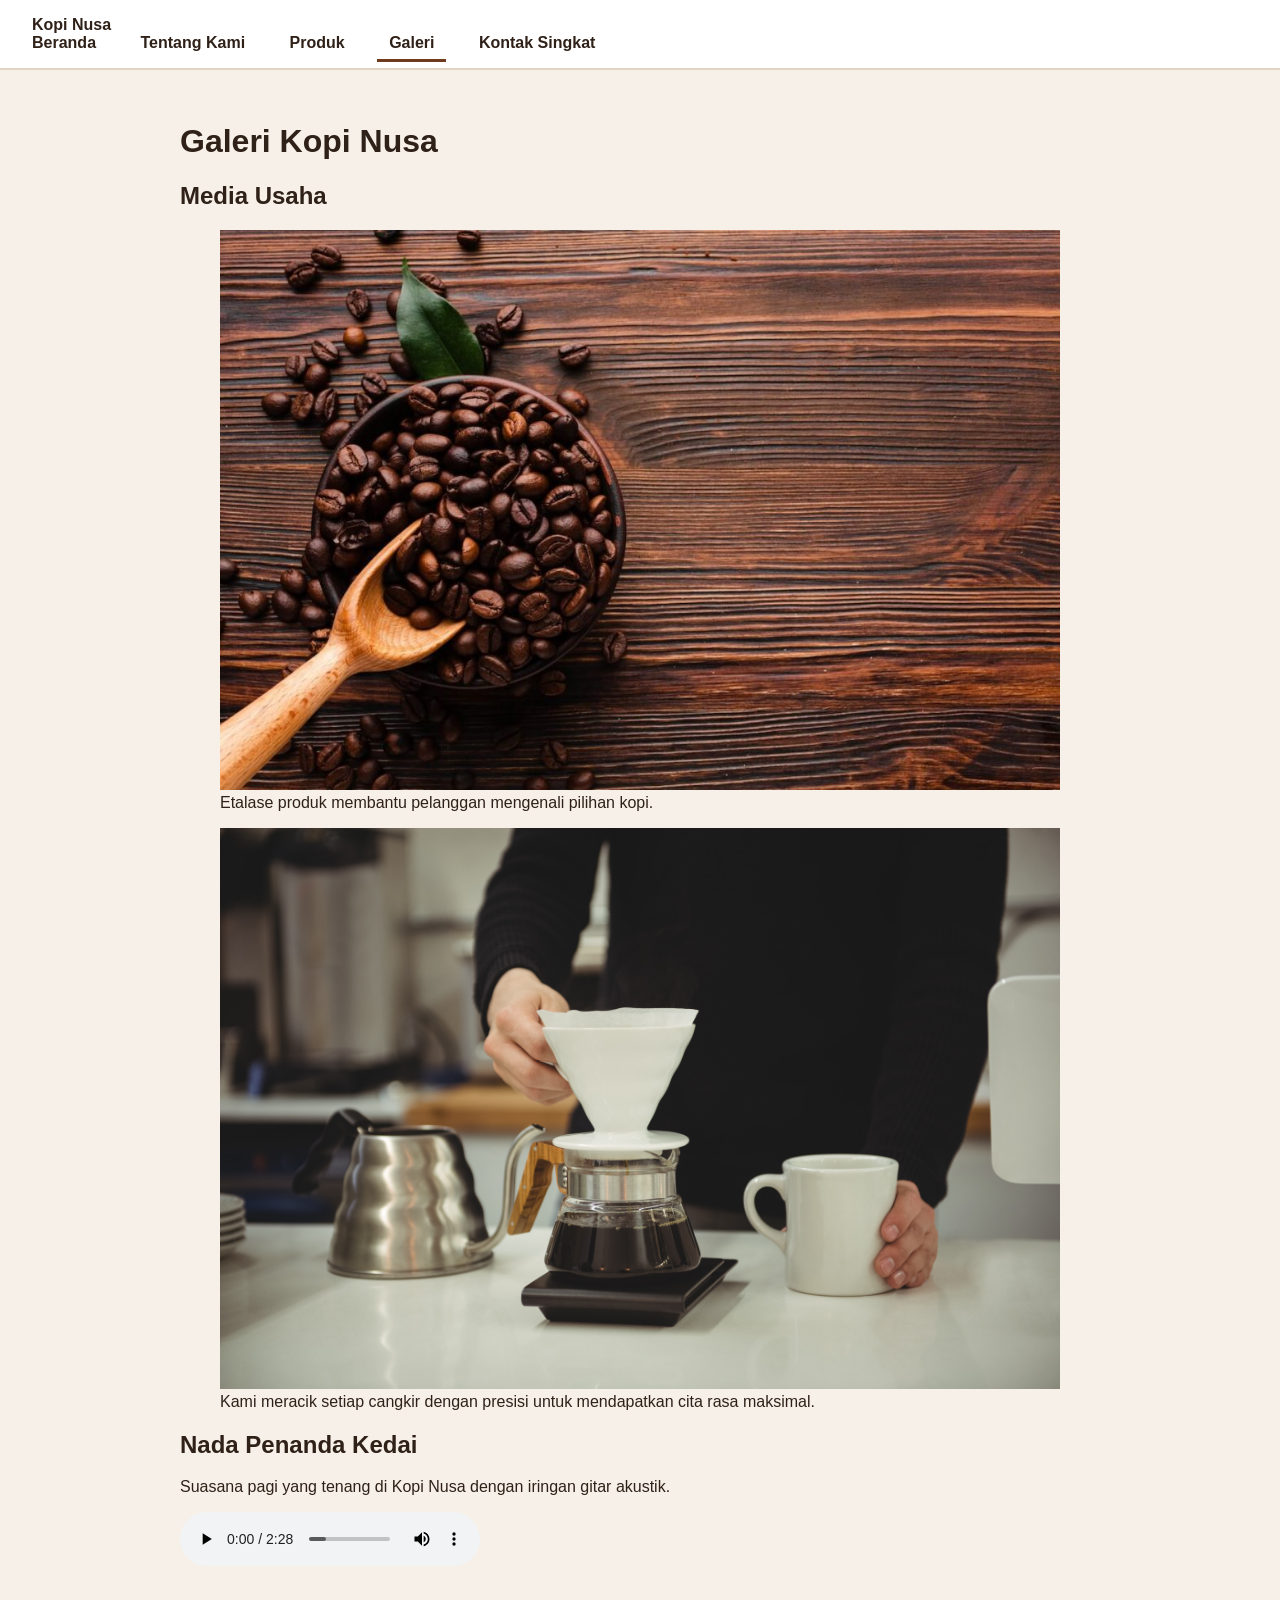
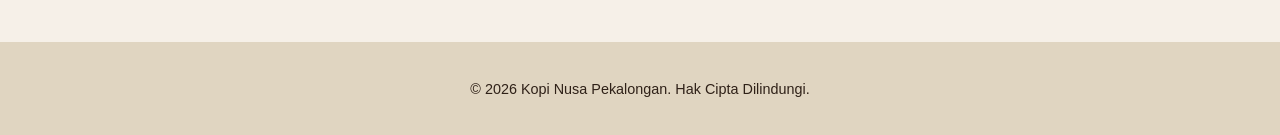
==== galeri.html @ 34a23250 "feat: perbarui gambar produk dan selesaikan seluruh modul P03" ====
<!doctype html>
<html lang="id">
  <head>
    <meta charset="utf-8" />
    <meta name="viewport" content="width=device-width, initial-scale=1" />
    <title>Galeri Kopi Nusa - Website UMKM</title>
    <link rel="stylesheet" href="css/style.css" />
  </head>
  <body>
    <a class="skip-link" href="#konten">Lewati ke konten utama</a>
    <header class="site-header">
      <nav class="nav" aria-label="Navigasi utama">
        <a class="brand" href="index.html">Kopi Nusa</a>
        <ul>
          <li><a href="index.html">Beranda</a></li>
          <li><a href="tentang.html">Tentang Kami</a></li>
          <li><a href="produk.html">Produk</a></li>
          <li><a href="galeri.html" aria-current="page" class="active">Galeri</a></li>
          <li><a href="#kontak">Kontak Singkat</a></li>
        </ul>
      </nav>
    </header>
    <main id="konten" class="page">
      <h1>Galeri Kopi Nusa</h1>
      <section aria-labelledby="media-title">
        <h2 id="media-title">Media Usaha</h2>
        <div class="gallery-list">
          <figure class="media-card">
            <img src="assets/images/biji-kopi.jpg" alt="Etalase Kopi Nusa berisi kemasan kopi lokal" />
            <figcaption>Etalase produk membantu pelanggan mengenali pilihan kopi.</figcaption>
          </figure>
          <figure class="media-card">
            <img src="assets/images/man-holding-filter-funnel-coffee-mug.jpg" alt="Barista sedang menyiapkan alat seduh manual V60" />
            <figcaption>Kami meracik setiap cangkir dengan presisi untuk mendapatkan cita rasa maksimal.</figcaption>
          </figure>
        </div>
      </section>

      <section aria-labelledby="audio-title">
        <h2 id="audio-title">Nada Penanda Kedai</h2>
        <p id="audio-note">Suasana pagi yang tenang di Kopi Nusa dengan iringan gitar akustik.</p>
        <audio controls aria-describedby="audio-note" src="assets/audio/alex-morgan-acoustic-guitar-sunrise-travel-573651.mp3">
          Browser Anda tidak mendukung pemutar audio.
        </audio>
      </section>
    </main>
    <footer class="site-footer">
      <p>&copy; 2026 Kopi Nusa Pekalongan. Hak Cipta Dilindungi.</p>
    </footer>
  </body>
</html>
---- css/style.css ----
body {
  margin: 0;
  color: #2f2118;
  background: #f6f0e8;
  font-family: Arial, sans-serif;
}

.skip-link {
  position: absolute;
  top: -40px;
  left: 0;
  background: #6f3b1f;
  color: white;
  padding: 8px;
  z-index: 100;
  text-decoration: none;
  font-weight: bold;
}

.skip-link:focus {
  top: 0;
}

header {
  background-color: white;
  padding: 16px 20px;
  border-bottom: 2px solid #e0d5c1;
}

nav ul {
  list-style: none;
  padding: 0;
  margin: 0;
}

nav li {
  display: inline-block;
  margin-right: 16px;
}

nav a {
  text-decoration: none;
  color: #2f2118;
  font-weight: bold;
  padding: 8px 12px;
}

nav a:focus, nav a:hover {
  background-color: #ffd166;
  border-radius: 8px;
}

nav a.active {
  border-bottom: 3px solid #6f3b1f;
}

.page {
  max-width: 920px;
  margin: 0 auto;
  padding: 32px 20px;
}

.hero {
  padding: 36px;
  color: white;
  background: #6f3b1f;
  border-radius: 24px;
  margin-bottom: 32px;
}

.hero-image {
  max-width: 100%;
  height: auto;
  margin-bottom: 16px;
  border-radius: 12px;
}

.eyebrow {
  margin: 0 0 8px;
  letter-spacing: 0.14em;
  text-transform: uppercase;
}

.products {
  padding-left: 1.2rem;
  margin-bottom: 40px;
}

button {
  padding: 12px 18px;
  color: #2f2118;
  font-weight: 700;
  cursor: pointer;
  background: #ffd166;
  border: 0;
  border-radius: 999px;
}

button:hover {
  background: #ffb703;
}

.promo-text {
  display: none;
  margin-top: 20px;
  padding: 16px 20px;
  background-color: #ffd166;
  color: #2f2118;
  border-radius: 12px;
  font-weight: bold;
}

.info-container {
  margin-top: 16px;
}

.info-card {
  background-color: white;
  padding: 24px;
  border-radius: 16px;
  margin-bottom: 20px;
  box-shadow: 0 4px 10px rgba(0, 0, 0, 0.05);
}

.info-card h3 {
  margin-top: 0;
  color: #6f3b1f;
}

.info-card p {
  line-height: 1.5;
  margin-bottom: 8px;
}

footer {
  text-align: center;
  padding: 24px;
  margin-top: 40px;
  background-color: #e0d5c1;
  font-size: 0.9em;
}


.media-card img {
  max-width: 100%;
  height: auto;
}
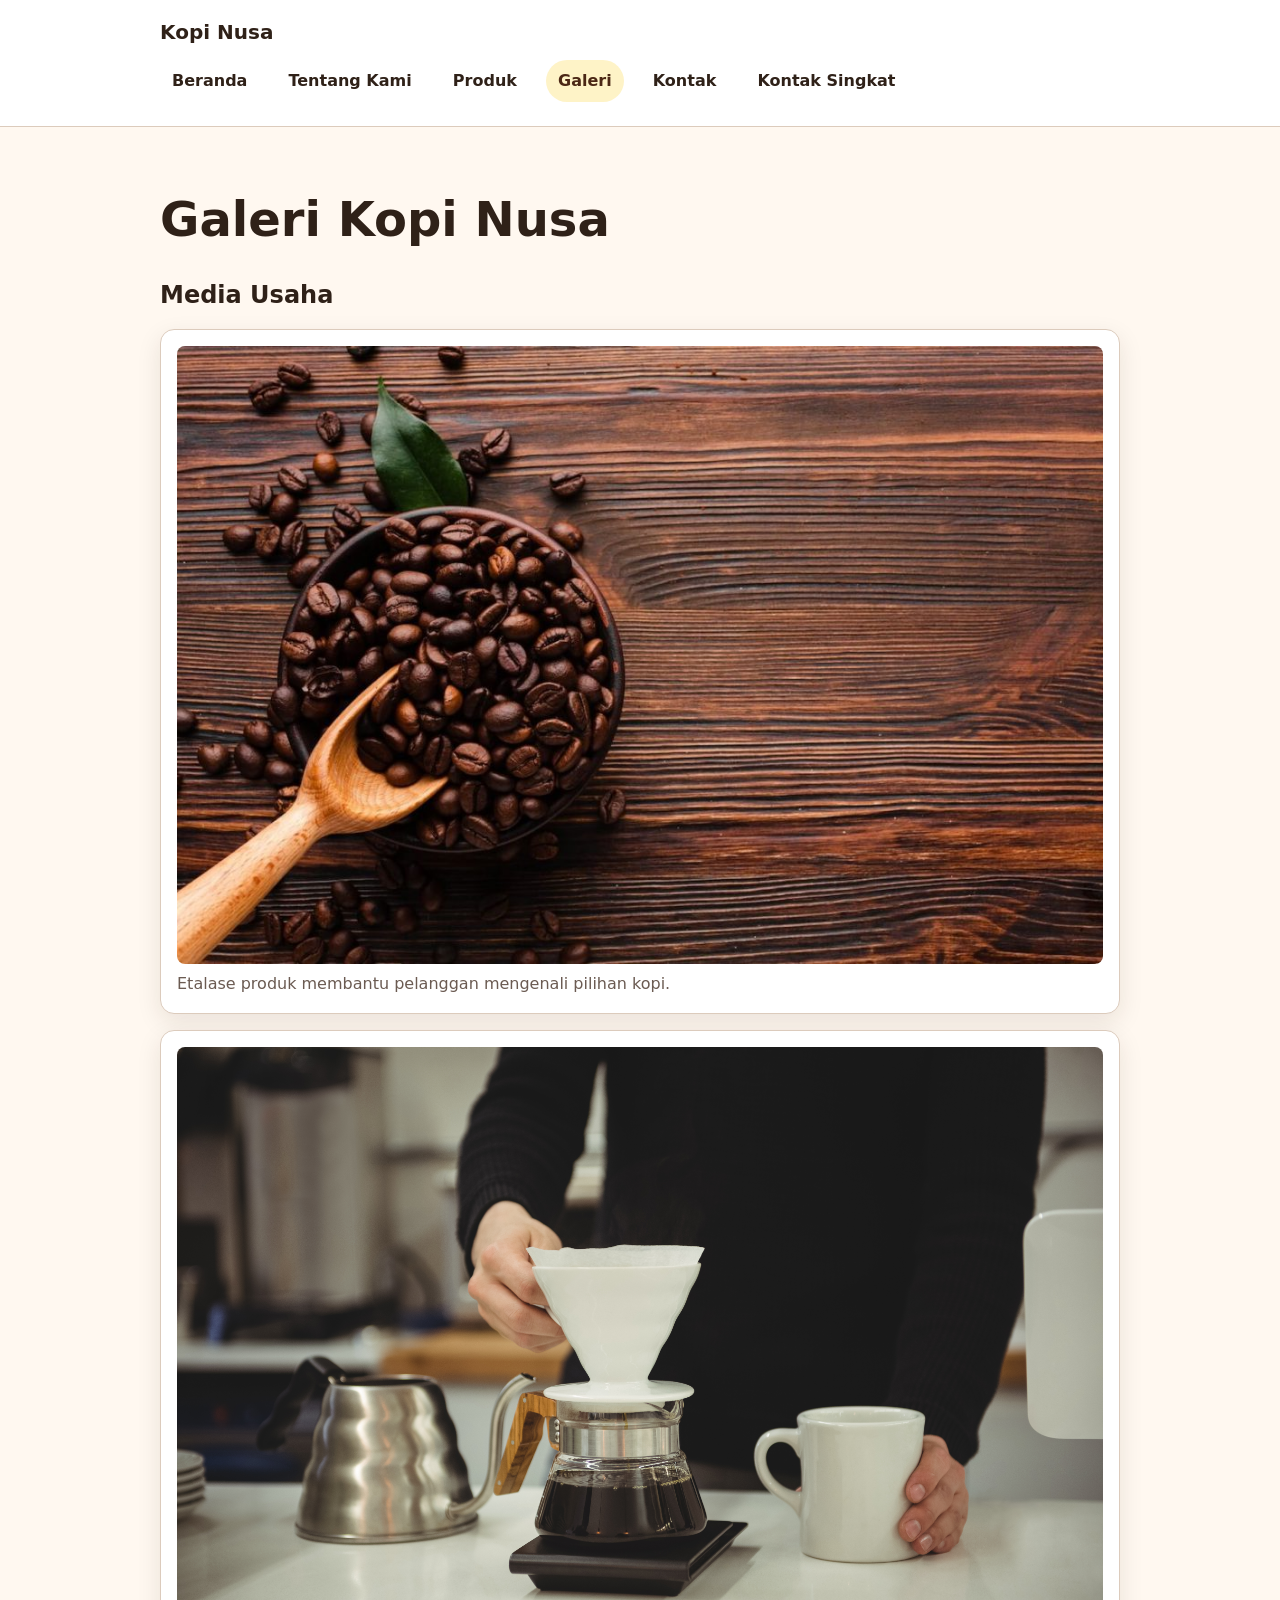
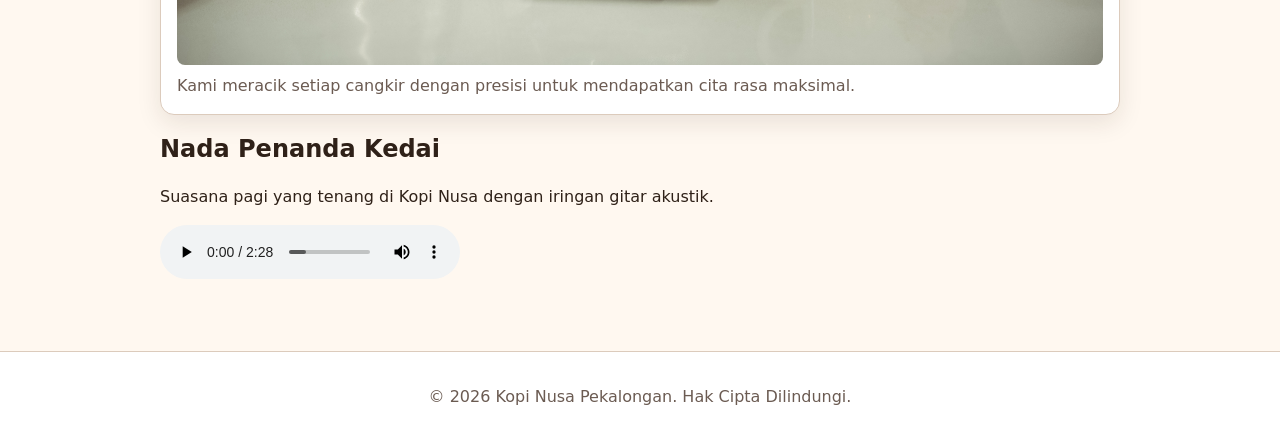
==== commit d68eab85: "feat: bangun fondasi css, design token, dan selaraskan navigasi P05" ====
--- a/galeri.html
+++ b/galeri.html
@@ -16,6 +16,7 @@
           <li><a href="tentang.html">Tentang Kami</a></li>
           <li><a href="produk.html">Produk</a></li>
           <li><a href="galeri.html" aria-current="page" class="active">Galeri</a></li>
+          <li><a href="kontak.html">Kontak</a></li>
           <li><a href="#kontak">Kontak Singkat</a></li>
         </ul>
       </nav>
--- a/css/style.css
+++ b/css/style.css
@@ -1,147 +1,373 @@
+:root {
+  --color-primary: #6f3b1f;
+  --color-primary-strong: #4b2715;
+  --color-text: #2f2118;
+  --color-muted: #6b5b52;
+  --color-surface: #ffffff;
+  --color-surface-soft: #fff8f0;
+  --color-border: #dccbbc;
+  --color-focus: #1d4ed8;
+
+  --color-accent: #ffd166;
+  --color-accent-strong: #ffb703;
+  --color-accent-soft: #fef3c7;
+  --color-on-accent: #2f2118;
+
+  --space-1: 0.5rem;
+  --space-2: 0.75rem;
+  --space-3: 1rem;
+  --space-4: 1.5rem;
+  --space-5: 2rem;
+
+  --radius-sm: 0.5rem;
+  --radius-md: 0.875rem;
+  --radius-lg: 1.5rem;
+  --radius-pill: 999px;
+  --shadow-card: 0 0.5rem 1.5rem rgb(47 33 24 / 0.1);
+}
+
+*,
+*::before,
+*::after {
+  box-sizing: border-box;
+}
+
+html {
+  color-scheme: light;
+}
+
 body {
   margin: 0;
-  color: #2f2118;
-  background: #f6f0e8;
-  font-family: Arial, sans-serif;
+  color: var(--color-text);
+  background: var(--color-surface-soft);
+  font-family: system-ui, -apple-system, BlinkMacSystemFont, "Segoe UI", sans-serif;
+  font-size: 1rem;
+  line-height: 1.6;
+}
+
+img {
+  max-width: 100%;
+  height: auto;
+}
+
+a {
+  color: var(--color-primary);
+}
+
+a:hover {
+  color: var(--color-primary-strong);
+}
+
+audio {
+  max-width: 100%;
+}
+
+:focus-visible {
+  outline: 3px solid var(--color-focus);
+  outline-offset: 3px;
+}
+
+.hero :focus-visible {
+  outline-color: var(--color-accent);
 }
 
 .skip-link {
   position: absolute;
-  top: -40px;
-  left: 0;
-  background: #6f3b1f;
-  color: white;
-  padding: 8px;
+  top: -5rem;
+  left: var(--space-3);
   z-index: 100;
+  padding: var(--space-2) var(--space-3);
+  color: var(--color-surface);
+  font-weight: 700;
   text-decoration: none;
-  font-weight: bold;
+  background: var(--color-text);
 }
 
 .skip-link:focus {
-  top: 0;
-}
-
-header {
-  background-color: white;
-  padding: 16px 20px;
-  border-bottom: 2px solid #e0d5c1;
-}
-
-nav ul {
-  list-style: none;
+  top: var(--space-3);
+}
+
+.site-header,
+footer {
+  padding: var(--space-3) var(--space-4);
+  background: var(--color-surface);
+  border-bottom: 1px solid var(--color-border);
+}
+
+footer {
+  margin-top: var(--space-5);
+  color: var(--color-muted);
+  text-align: center;
+  border-top: 1px solid var(--color-border);
+  border-bottom: 0;
+}
+
+footer p {
+  margin-inline: auto;
+}
+
+.nav,
+.page {
+  width: min(100% - 2rem, 60rem);
+  margin-inline: auto;
+}
+
+.page {
+  padding-block: var(--space-5);
+}
+
+.brand {
+  display: inline-block;
+  margin-bottom: var(--space-2);
+  color: var(--color-text);
+  font-size: 1.25rem;
+  font-weight: 800;
+  text-decoration: none;
+}
+
+.nav ul {
   padding: 0;
   margin: 0;
-}
-
-nav li {
+  list-style: none;
+}
+
+.nav li {
   display: inline-block;
-  margin-right: 16px;
-}
-
-nav a {
+  margin: 0 var(--space-2) var(--space-1) 0;
+}
+
+.nav ul a {
+  display: inline-block;
+  padding: var(--space-1) var(--space-2);
+  color: var(--color-text);
+  font-weight: 700;
   text-decoration: none;
-  color: #2f2118;
-  font-weight: bold;
-  padding: 8px 12px;
-}
-
-nav a:focus, nav a:hover {
-  background-color: #ffd166;
-  border-radius: 8px;
-}
-
-nav a.active {
-  border-bottom: 3px solid #6f3b1f;
-}
-
-.page {
-  max-width: 920px;
-  margin: 0 auto;
-  padding: 32px 20px;
+  border-radius: var(--radius-sm);
+}
+
+.nav ul a:hover {
+  color: var(--color-primary-strong);
+  background: var(--color-surface-soft);
+}
+
+.nav a[aria-current="page"] {
+  color: var(--color-primary-strong);
+  background: var(--color-accent-soft);
+  border-radius: var(--radius-pill);
+}
+
+h1,
+h2,
+h3 {
+  line-height: 1.2;
+  text-wrap: balance;
+}
+
+h1 {
+  font-size: clamp(2rem, 6vw, 3rem);
+}
+
+h2 {
+  font-size: 1.5rem;
+}
+
+h3 {
+  font-size: 1.25rem;
+}
+
+p,
+li {
+  max-width: 68ch;
+}
+
+.eyebrow {
+  margin: 0 0 var(--space-1);
+  color: var(--color-primary);
+  font-weight: 800;
+  letter-spacing: 0.08em;
+  text-transform: uppercase;
 }
 
 .hero {
-  padding: 36px;
-  color: white;
-  background: #6f3b1f;
-  border-radius: 24px;
-  margin-bottom: 32px;
+  margin-bottom: var(--space-5);
+  padding: var(--space-5);
+  color: var(--color-surface);
+  background: var(--color-primary);
+  border-radius: var(--radius-lg);
+}
+
+.hero .eyebrow {
+  color: var(--color-accent);
 }
 
 .hero-image {
-  max-width: 100%;
-  height: auto;
-  margin-bottom: 16px;
-  border-radius: 12px;
-}
-
-.eyebrow {
-  margin: 0 0 8px;
-  letter-spacing: 0.14em;
-  text-transform: uppercase;
+  margin-bottom: var(--space-3);
+  border-radius: var(--radius-sm);
+}
+
+button {
+  display: inline-block;
+  padding: var(--space-2) var(--space-3);
+  color: var(--color-surface);
+  font: inherit;
+  font-weight: 700;
+  cursor: pointer;
+  background: var(--color-primary);
+  border: 0;
+  border-radius: var(--radius-sm);
+}
+
+button:hover {
+  color: var(--color-surface);
+  background: var(--color-primary-strong);
+}
+
+.hero button {
+  color: var(--color-on-accent);
+  background: var(--color-accent);
+}
+
+.hero button:hover {
+  color: var(--color-on-accent);
+  background: var(--color-accent-strong);
+}
+
+.promo-text {
+  display: none;
+  margin-top: var(--space-4);
+  padding: var(--space-3) var(--space-4);
+  color: var(--color-on-accent);
+  font-weight: 700;
+  background: var(--color-accent);
+  border-radius: var(--radius-sm);
+}
+
+.info-card,
+.media-card,
+table,
+form {
+  margin-block: var(--space-3);
+  padding: var(--space-3);
+  background: var(--color-surface);
+  border: 1px solid var(--color-border);
+  border-radius: var(--radius-md);
+  box-shadow: var(--shadow-card);
+}
+
+.info-card {
+  padding: var(--space-4);
+  border-top: 0.4rem solid var(--color-accent);
+  border-radius: var(--radius-lg);
+}
+
+.info-card h3 {
+  margin-top: 0;
+  color: var(--color-primary);
+}
+
+.info-card p {
+  margin-bottom: var(--space-1);
 }
 
 .products {
   padding-left: 1.2rem;
-  margin-bottom: 40px;
-}
-
-button {
-  padding: 12px 18px;
-  color: #2f2118;
-  font-weight: 700;
+  margin-bottom: var(--space-5);
+}
+
+figure {
+  margin-inline: 0;
+}
+
+.media-card img {
+  border-radius: var(--radius-sm);
+}
+
+figcaption,
+caption {
+  color: var(--color-muted);
+}
+
+table {
+  width: 100%;
+  border-collapse: collapse;
+  border-radius: 0;
+}
+
+caption {
+  margin-bottom: var(--space-2);
+  font-weight: 700;
+  text-align: left;
+}
+
+th,
+td {
+  padding: var(--space-2);
+  text-align: left;
+  border: 1px solid var(--color-border);
+}
+
+th {
+  background: var(--color-surface-soft);
+}
+
+.field {
+  margin-bottom: var(--space-3);
+}
+
+.field label,
+legend {
+  display: block;
+  margin-bottom: var(--space-1);
+  font-weight: 700;
+}
+
+.field input,
+.field select,
+.field textarea {
+  width: 100%;
+  padding: var(--space-2);
+  color: inherit;
+  font: inherit;
+  background: var(--color-surface);
+  border: 1px solid var(--color-border);
+  border-radius: var(--radius-sm);
+}
+
+input[type="radio"],
+input[type="checkbox"] {
+  width: auto;
+}
+
+.field-help {
+  display: block;
+  margin-top: var(--space-1);
+  color: var(--color-muted);
+  font-size: 0.875rem;
+}
+
+fieldset {
+  margin: 0 0 var(--space-3);
+  padding: var(--space-3);
+  border: 1px solid var(--color-border);
+  border-radius: var(--radius-sm);
+}
+
+legend {
+  padding-inline: var(--space-1);
+  color: var(--color-primary);
+}
+
+fieldset label {
+  display: block;
+  margin-bottom: var(--space-1);
+  font-weight: 400;
   cursor: pointer;
-  background: #ffd166;
-  border: 0;
-  border-radius: 999px;
-}
-
-button:hover {
-  background: #ffb703;
-}
-
-.promo-text {
-  display: none;
-  margin-top: 20px;
-  padding: 16px 20px;
-  background-color: #ffd166;
-  color: #2f2118;
-  border-radius: 12px;
-  font-weight: bold;
-}
-
-.info-container {
-  margin-top: 16px;
-}
-
-.info-card {
-  background-color: white;
-  padding: 24px;
-  border-radius: 16px;
-  margin-bottom: 20px;
-  box-shadow: 0 4px 10px rgba(0, 0, 0, 0.05);
-}
-
-.info-card h3 {
-  margin-top: 0;
-  color: #6f3b1f;
-}
-
-.info-card p {
-  line-height: 1.5;
-  margin-bottom: 8px;
-}
-
-footer {
-  text-align: center;
-  padding: 24px;
-  margin-top: 40px;
-  background-color: #e0d5c1;
-  font-size: 0.9em;
-}
-
-
-.media-card img {
-  max-width: 100%;
-  height: auto;
+}
+
+#preview-form {
+  padding: var(--space-3);
+  white-space: pre-wrap;
+  background: var(--color-surface);
+  border: 1px solid var(--color-border);
+  border-radius: var(--radius-sm);
 }
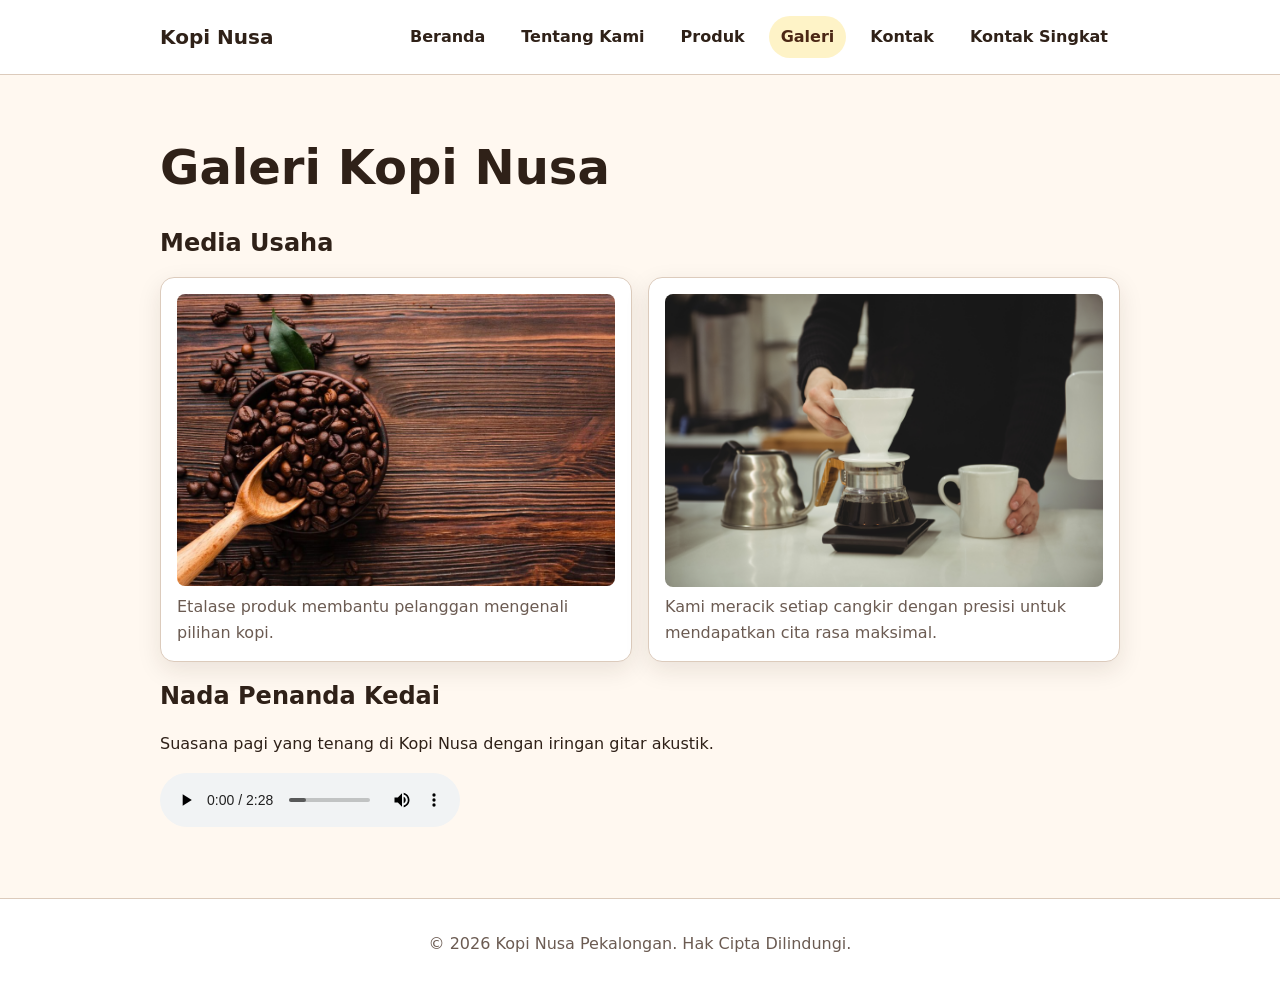
==== commit 48f63340: "feat: bangun layout flexbox dan grid P06" ====
--- a/galeri.html
+++ b/galeri.html
@@ -17,7 +17,7 @@
           <li><a href="produk.html">Produk</a></li>
           <li><a href="galeri.html" aria-current="page" class="active">Galeri</a></li>
           <li><a href="kontak.html">Kontak</a></li>
-          <li><a href="#kontak">Kontak Singkat</a></li>
+          <li><a href="index.html#kontak">Kontak Singkat</a></li>
         </ul>
       </nav>
     </header>
@@ -25,7 +25,7 @@
       <h1>Galeri Kopi Nusa</h1>
       <section aria-labelledby="media-title">
         <h2 id="media-title">Media Usaha</h2>
-        <div class="gallery-list">
+        <div class="gallery-grid">
           <figure class="media-card">
             <img src="assets/images/biji-kopi.jpg" alt="Etalase Kopi Nusa berisi kemasan kopi lokal" />
             <figcaption>Etalase produk membantu pelanggan mengenali pilihan kopi.</figcaption>
--- a/css/style.css
+++ b/css/style.css
@@ -116,9 +116,16 @@
   padding-block: var(--space-5);
 }
 
+.nav {
+  display: flex;
+  gap: var(--space-3);
+  align-items: center;
+  justify-content: space-between;
+}
+
 .brand {
   display: inline-block;
-  margin-bottom: var(--space-2);
+  margin-bottom: 0;
   color: var(--color-text);
   font-size: 1.25rem;
   font-weight: 800;
@@ -129,11 +136,14 @@
   padding: 0;
   margin: 0;
   list-style: none;
+  display: flex;
+  gap: var(--space-2);
+  flex-wrap: wrap;
 }
 
 .nav li {
   display: inline-block;
-  margin: 0 var(--space-2) var(--space-1) 0;
+  margin: 0;
 }
 
 .nav ul a {
@@ -194,6 +204,10 @@
   color: var(--color-surface);
   background: var(--color-primary);
   border-radius: var(--radius-lg);
+  display: grid;
+  grid-template-columns: 1.2fr 0.8fr;
+  gap: var(--space-4);
+  align-items: center;
 }
 
 .hero .eyebrow {
@@ -201,23 +215,27 @@
 }
 
 .hero-image {
-  margin-bottom: var(--space-3);
-  border-radius: var(--radius-sm);
-}
-
-button {
+  width: 100%;
+  margin-bottom: 0;
+  border-radius: var(--radius-md);
+}
+
+button,
+.button {
   display: inline-block;
   padding: var(--space-2) var(--space-3);
   color: var(--color-surface);
   font: inherit;
   font-weight: 700;
+  text-decoration: none;
   cursor: pointer;
   background: var(--color-primary);
   border: 0;
   border-radius: var(--radius-sm);
 }
 
-button:hover {
+button:hover,
+.button:hover {
   color: var(--color-surface);
   background: var(--color-primary-strong);
 }
@@ -244,6 +262,7 @@
 
 .info-card,
 .media-card,
+.product-card,
 table,
 form {
   margin-block: var(--space-3);
@@ -285,6 +304,60 @@
 figcaption,
 caption {
   color: var(--color-muted);
+}
+
+.product-grid,
+.gallery-grid {
+  display: grid;
+  grid-template-columns: repeat(3, minmax(0, 1fr));
+  gap: var(--space-3);
+}
+
+.gallery-grid {
+  grid-template-columns: repeat(2, minmax(0, 1fr));
+}
+
+.product-card {
+  position: relative;
+  display: flex;
+  flex-direction: column;
+  gap: var(--space-2);
+  padding-top: calc(var(--space-5) + var(--space-2));
+}
+
+.product-card h3,
+.product-card p {
+  margin-block: 0;
+}
+
+.product-grid .product-card,
+.gallery-grid .media-card {
+  margin-block: 0;
+}
+
+.product-badge {
+  position: absolute;
+  inset-block-start: var(--space-2);
+  inset-inline-end: var(--space-2);
+  padding: 0.25rem var(--space-2);
+  color: var(--color-primary-strong);
+  font-size: 0.875rem;
+  font-weight: 800;
+  background: var(--color-accent-soft);
+  border-radius: var(--radius-pill);
+}
+
+.price {
+  font-weight: 700;
+  color: var(--color-primary);
+}
+
+.card-actions {
+  display: flex;
+  gap: var(--space-2);
+  align-items: center;
+  flex-wrap: wrap;
+  margin-top: auto;
 }
 
 table {
@@ -370,4 +443,44 @@
   background: var(--color-surface);
   border: 1px solid var(--color-border);
   border-radius: var(--radius-sm);
+}
+
+.form-grid {
+  display: grid;
+  grid-template-columns: repeat(2, minmax(0, 1fr));
+  gap: var(--space-3);
+}
+
+.form-grid .field,
+.form-grid fieldset {
+  margin: 0;
+}
+
+.form-grid fieldset {
+  min-width: 0;
+}
+
+.field-wide {
+  grid-column: 1 / -1;
+}
+
+.option-list {
+  display: flex;
+  flex-wrap: wrap;
+  gap: var(--space-1) var(--space-3);
+}
+
+.option-list label {
+  margin-bottom: 0;
+}
+
+.form-actions {
+  display: flex;
+  flex-wrap: wrap;
+  align-items: center;
+  gap: var(--space-3);
+}
+
+.form-actions .field-help {
+  margin: 0;
 }
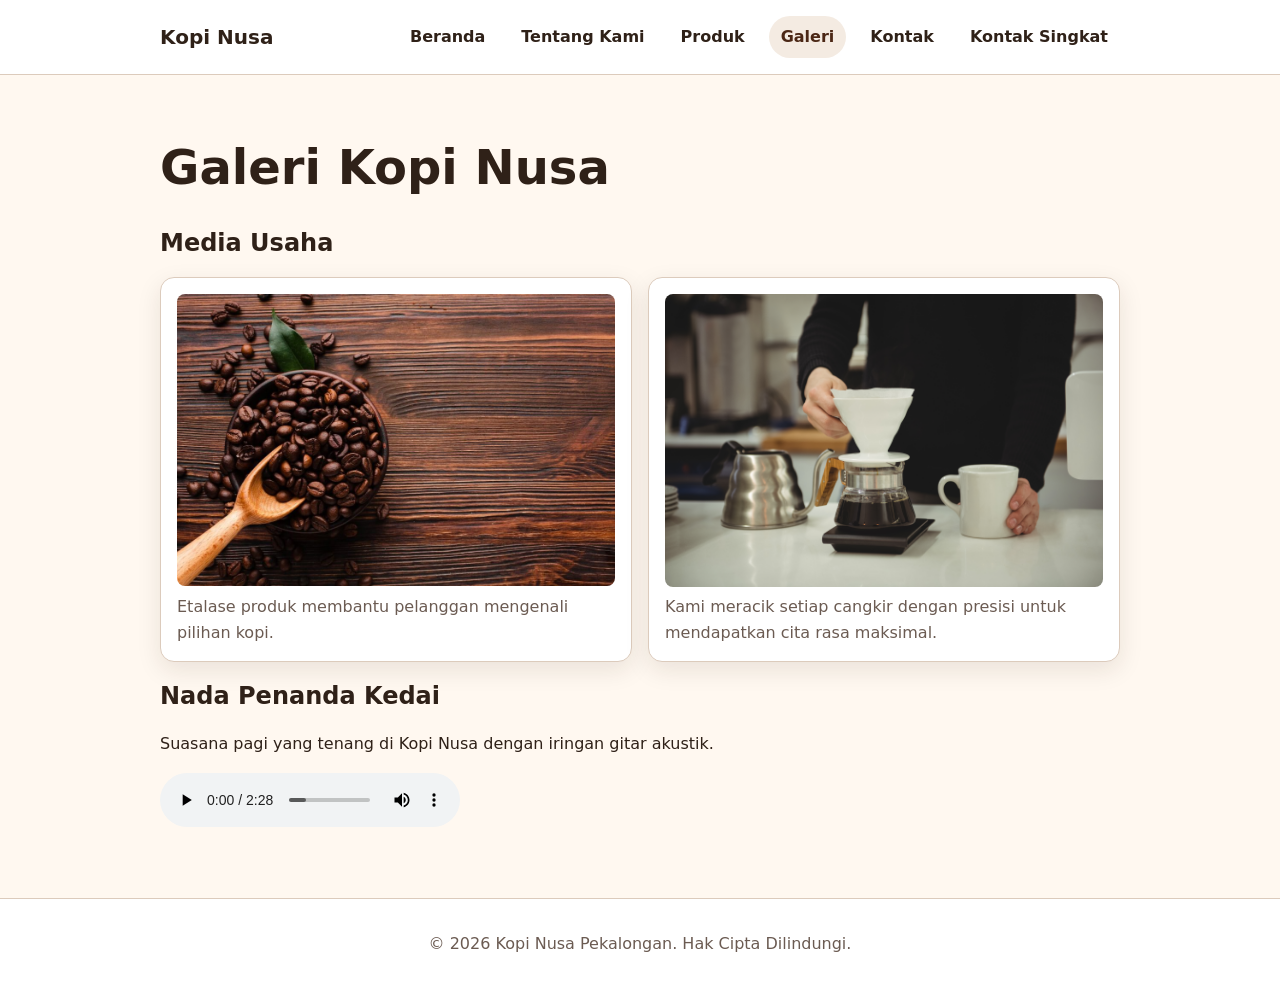
==== commit 2dc5b924: "feat: p08 terapkan hamburger menu responsive dan validasi UTS" ====
--- a/galeri.html
+++ b/galeri.html
@@ -11,7 +11,12 @@
     <header class="site-header">
       <nav class="nav" aria-label="Navigasi utama">
         <a class="brand" href="index.html">Kopi Nusa</a>
-        <ul>
+        <input type="checkbox" id="nav-toggle" class="nav-toggle-input" aria-controls="menu-utama" />
+        <label for="nav-toggle" class="nav-toggle-label">
+          <span class="nav-toggle-icon" aria-hidden="true"></span>
+          <span>Menu</span>
+        </label>
+        <ul id="menu-utama" class="nav-links">
           <li><a href="index.html">Beranda</a></li>
           <li><a href="tentang.html">Tentang Kami</a></li>
           <li><a href="produk.html">Produk</a></li>
@@ -27,11 +32,11 @@
         <h2 id="media-title">Media Usaha</h2>
         <div class="gallery-grid">
           <figure class="media-card">
-            <img src="assets/images/biji-kopi.jpg" alt="Etalase Kopi Nusa berisi kemasan kopi lokal" />
+            <img src="assets/images/biji-kopi.jpg" width="1024" height="683" loading="lazy" alt="Etalase Kopi Nusa berisi kemasan kopi lokal" />
             <figcaption>Etalase produk membantu pelanggan mengenali pilihan kopi.</figcaption>
           </figure>
           <figure class="media-card">
-            <img src="assets/images/man-holding-filter-funnel-coffee-mug.jpg" alt="Barista sedang menyiapkan alat seduh manual V60" />
+            <img src="assets/images/man-holding-filter-funnel-coffee-mug.jpg" width="2576" height="1719" loading="lazy" alt="Barista sedang menyiapkan alat seduh manual V60" />
             <figcaption>Kami meracik setiap cangkir dengan presisi untuk mendapatkan cita rasa maksimal.</figcaption>
           </figure>
         </div>
--- a/css/style.css
+++ b/css/style.css
@@ -11,6 +11,8 @@
   --color-accent: #ffd166;
   --color-accent-strong: #ffb703;
   --color-accent-soft: #fef3c7;
+  --color-tint: #f4ebe2;
+  --color-tint-strong: #ebdfd2;
   --color-on-accent: #2f2118;
 
   --space-1: 0.5rem;
@@ -106,6 +108,10 @@
   margin-inline: auto;
 }
 
+.site-header {
+  padding-inline: 0;
+}
+
 .nav,
 .page {
   width: min(100% - 2rem, 60rem);
@@ -118,6 +124,7 @@
 
 .nav {
   display: flex;
+  flex-wrap: wrap;
   gap: var(--space-3);
   align-items: center;
   justify-content: space-between;
@@ -133,12 +140,95 @@
 }
 
 .nav ul {
+  display: none;
+  flex-direction: column;
+  flex-basis: 100%;
+  gap: var(--space-2);
   padding: 0;
   margin: 0;
   list-style: none;
+}
+
+/* Hamburger menu tanpa JavaScript: checkbox tersembunyi + label + selector :checked */
+.nav-toggle-input {
+  position: absolute;
+  width: 1px;
+  height: 1px;
+  margin: -1px;
+  overflow: hidden;
+  clip-path: inset(50%);
+  white-space: nowrap;
+}
+
+.nav-toggle-label {
+  display: inline-flex;
+  align-items: center;
+  gap: var(--space-2);
+  min-height: 2.75rem;
+  padding: var(--space-1) var(--space-3);
+  color: var(--color-text);
+  font-weight: 700;
+  cursor: pointer;
+  background: var(--color-surface-soft);
+  border: 1px solid var(--color-border);
+  border-radius: var(--radius-pill);
+}
+
+.nav-toggle-label:hover,
+.nav-toggle-input:checked + .nav-toggle-label {
+  background: var(--color-tint);
+}
+
+.nav-toggle-input:focus-visible + .nav-toggle-label {
+  outline: 3px solid var(--color-focus);
+  outline-offset: 3px;
+}
+
+.nav-toggle-input:checked ~ .nav-links {
   display: flex;
-  gap: var(--space-2);
-  flex-wrap: wrap;
+}
+
+.nav-toggle-icon,
+.nav-toggle-icon::before,
+.nav-toggle-icon::after {
+  display: block;
+  width: 1.25rem;
+  height: 2px;
+  background: currentcolor;
+  border-radius: 2px;
+}
+
+.nav-toggle-icon {
+  position: relative;
+}
+
+.nav-toggle-icon::before,
+.nav-toggle-icon::after {
+  position: absolute;
+  left: 0;
+  content: "";
+}
+
+.nav-toggle-icon::before {
+  top: -0.4rem;
+}
+
+.nav-toggle-icon::after {
+  top: 0.4rem;
+}
+
+.nav-toggle-input:checked + .nav-toggle-label .nav-toggle-icon {
+  background: transparent;
+}
+
+.nav-toggle-input:checked + .nav-toggle-label .nav-toggle-icon::before {
+  top: 0;
+  transform: rotate(45deg);
+}
+
+.nav-toggle-input:checked + .nav-toggle-label .nav-toggle-icon::after {
+  top: 0;
+  transform: rotate(-45deg);
 }
 
 .nav li {
@@ -162,7 +252,7 @@
 
 .nav a[aria-current="page"] {
   color: var(--color-primary-strong);
-  background: var(--color-accent-soft);
+  background: var(--color-tint);
   border-radius: var(--radius-pill);
 }
 
@@ -200,12 +290,12 @@
 
 .hero {
   margin-bottom: var(--space-5);
-  padding: var(--space-5);
+  padding: clamp(var(--space-3), 4vw, var(--space-5));
   color: var(--color-surface);
   background: var(--color-primary);
   border-radius: var(--radius-lg);
   display: grid;
-  grid-template-columns: 1.2fr 0.8fr;
+  grid-template-columns: 1fr;
   gap: var(--space-4);
   align-items: center;
 }
@@ -309,12 +399,8 @@
 .product-grid,
 .gallery-grid {
   display: grid;
-  grid-template-columns: repeat(3, minmax(0, 1fr));
+  grid-template-columns: 1fr;
   gap: var(--space-3);
-}
-
-.gallery-grid {
-  grid-template-columns: repeat(2, minmax(0, 1fr));
 }
 
 .product-card {
@@ -322,6 +408,7 @@
   display: flex;
   flex-direction: column;
   gap: var(--space-2);
+  padding-inline: max(var(--space-3), 2vw);
   padding-top: calc(var(--space-5) + var(--space-2));
 }
 
@@ -366,6 +453,20 @@
   border-radius: 0;
 }
 
+.table-scroll {
+  max-width: 100%;
+  overflow-x: auto;
+}
+
+.table-scroll:focus-visible {
+  outline: 3px solid var(--color-focus);
+  outline-offset: 3px;
+}
+
+.table-scroll table {
+  min-width: 40rem;
+}
+
 caption {
   margin-bottom: var(--space-2);
   font-weight: 700;
@@ -447,7 +548,7 @@
 
 .form-grid {
   display: grid;
-  grid-template-columns: repeat(2, minmax(0, 1fr));
+  grid-template-columns: 1fr;
   gap: var(--space-3);
 }
 
@@ -483,4 +584,42 @@
 
 .form-actions .field-help {
   margin: 0;
+}
+
+@media (min-width: 42rem) {
+  .gallery-grid,
+  .form-grid {
+    grid-template-columns: repeat(2, minmax(0, 1fr));
+  }
+}
+
+@media (min-width: 48rem) {
+  .hero {
+    grid-template-columns: 1.2fr 0.8fr;
+  }
+
+  .product-grid {
+    grid-template-columns: repeat(2, minmax(0, 1fr));
+  }
+}
+
+@media (min-width: 60rem) {
+  .nav {
+    flex-wrap: nowrap;
+  }
+
+  .nav ul {
+    display: flex;
+    flex-direction: row;
+    flex-wrap: wrap;
+    flex-basis: auto;
+  }
+
+  .nav-toggle-label {
+    display: none;
+  }
+
+  .product-grid {
+    grid-template-columns: repeat(3, minmax(0, 1fr));
+  }
 }
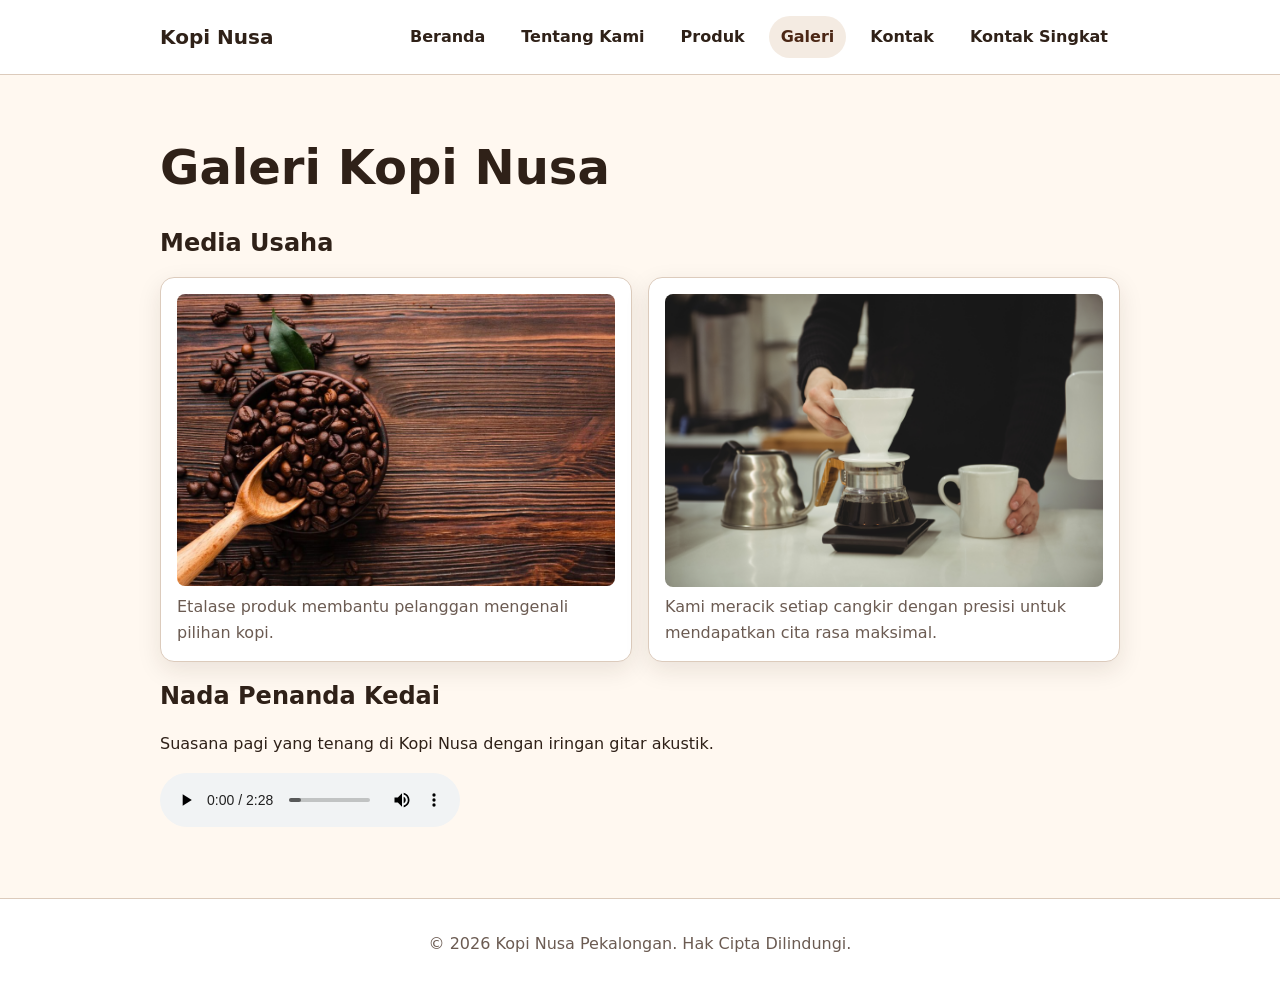
==== commit ee84596c: "feat: p09 tambahkan data produk dan rendering dom dengan javascript" ====
--- a/galeri.html
+++ b/galeri.html
@@ -5,6 +5,7 @@
     <meta name="viewport" content="width=device-width, initial-scale=1" />
     <title>Galeri Kopi Nusa - Website UMKM</title>
     <link rel="stylesheet" href="css/style.css" />
+    <script src="js/app.js" defer></script>
   </head>
   <body>
     <a class="skip-link" href="#konten">Lewati ke konten utama</a>
--- a/css/style.css
+++ b/css/style.css
@@ -149,7 +149,6 @@
   list-style: none;
 }
 
-/* Hamburger menu tanpa JavaScript: checkbox tersembunyi + label + selector :checked */
 .nav-toggle-input {
   position: absolute;
   width: 1px;
@@ -586,6 +585,66 @@
   margin: 0;
 }
 
+.js-product-grid {
+  display: grid;
+  grid-template-columns: repeat(auto-fit, minmax(14rem, 1fr));
+  gap: var(--space-4);
+  margin-block: var(--space-4);
+}
+
+.js-product-card {
+  position: relative;
+  display: flex;
+  flex-direction: column;
+  gap: var(--space-2);
+  padding: var(--space-4);
+  padding-top: calc(var(--space-5) + var(--space-2));
+  border: 1px solid var(--color-border);
+  border-radius: var(--radius-lg);
+  background: var(--color-surface);
+  box-shadow: var(--shadow-card);
+}
+
+.js-product-card h3 {
+  margin-block: 0;
+  color: var(--color-text);
+  padding-right: 4rem;
+}
+
+.category-note {
+  margin-block: 0;
+  font-size: 0.875rem;
+  color: var(--color-muted);
+}
+
+.stock-badge {
+  display: inline-flex;
+  align-self: flex-start;
+  margin-block-start: var(--space-1);
+  padding: 0.25rem 0.6rem;
+  border-radius: var(--radius-pill);
+  font-size: 0.85rem;
+  font-weight: 700;
+  background: #dcfce7;
+  color: #166534;
+}
+
+.stock-badge.warning {
+  background: #fef3c7;
+  color: #92400e;
+}
+
+.stock-badge.empty {
+  background: #fee2e2;
+  color: #991b1b;
+}
+
+.order-note {
+  margin-block-end: 0;
+  font-weight: 700;
+  color: var(--color-primary);
+}
+
 @media (min-width: 42rem) {
   .gallery-grid,
   .form-grid {
